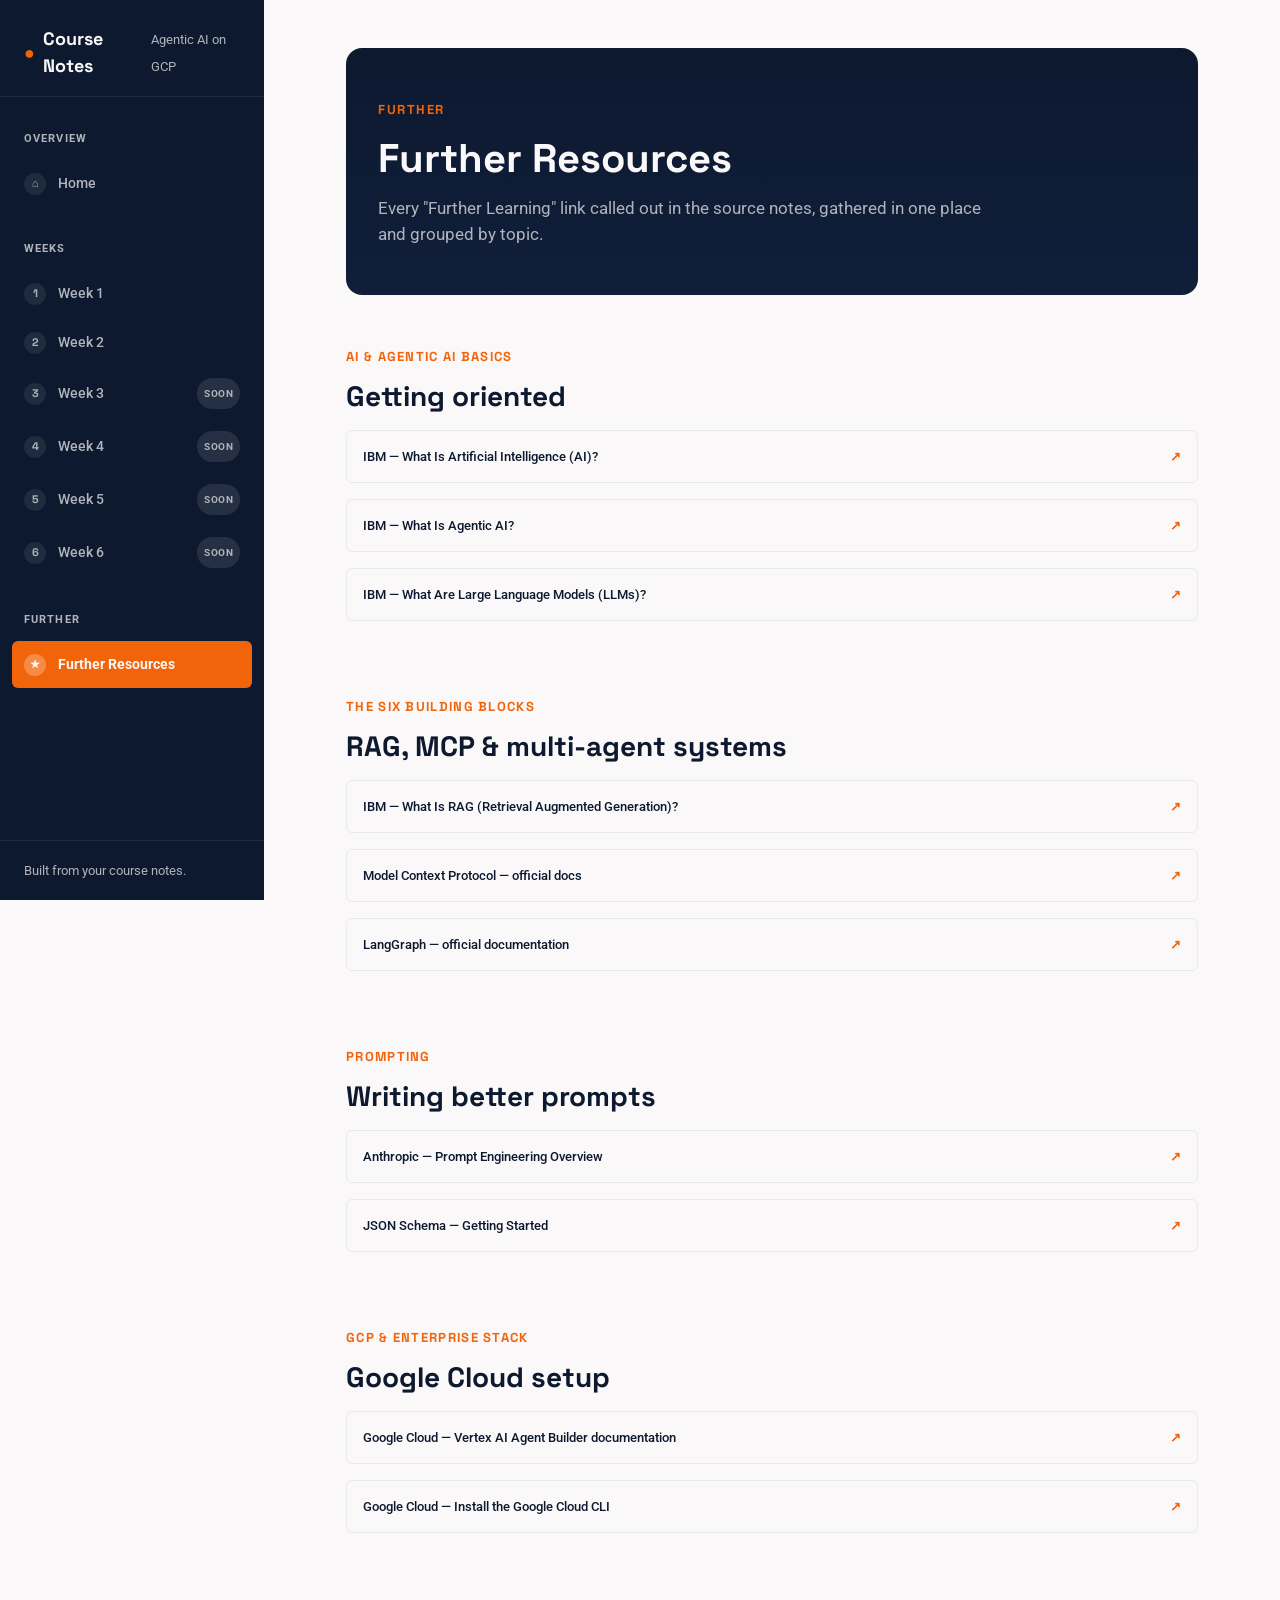
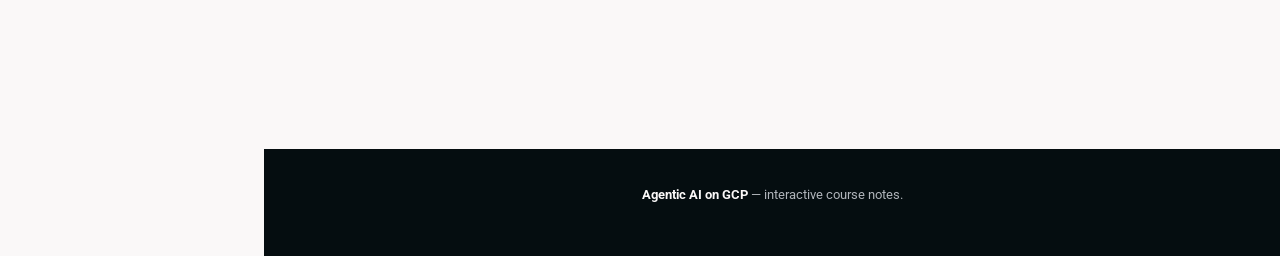
==== resources.html @ 9bc414f7 "Add files via upload" ====
<!DOCTYPE html>
<html lang="en">

<head>
  <meta charset="UTF-8">
  <meta name="viewport" content="width=device-width, initial-scale=1.0">
  <title>Further Resources — Agentic AI on GCP</title>
  <link rel="preconnect" href="https://fonts.googleapis.com">
  <link rel="preconnect" href="https://fonts.gstatic.com" crossorigin>
  <link
    href="https://fonts.googleapis.com/css2?family=Space+Grotesk:wght@500;600;700&family=Roboto:wght@400;500;700&display=swap"
    rel="stylesheet">
  <link rel="stylesheet" href="assets/styles.css">
</head>

<body>

  <a href="#main-content" class="skip-link">Skip to main content</a>
  <div class="progress-track" aria-hidden="true">
    <div class="progress-fill" id="readProgress"></div>
  </div>

  <button class="sidebar-toggle" id="sidebarToggle" aria-expanded="false" aria-controls="sidebar">☰ Menu</button>
  <div class="sidebar-overlay" id="sidebarOverlay"></div>

  <div class="app-shell">
    <aside class="sidebar" id="sidebar" aria-label="Course navigation">
      <div class="sidebar-brand"><span class="dot">●</span> Course Notes<span class="sub">Agentic AI on GCP</span></div>
      <nav class="sidebar-nav">
        <div class="sidebar-group-label">Overview</div>
        <ul>
          <li><a class="sidebar-link" href="index.html"><span class="num" aria-hidden="true">⌂</span> Home</a></li>
        </ul>
        <div class="sidebar-group-label">Weeks</div>
        <ul>
          <li><a class="sidebar-link" href="week1.html"><span class="num" aria-hidden="true">1</span> Week 1</a></li>
          <li><a class="sidebar-link" href="week2.html"><span class="num" aria-hidden="true">2</span> Week 2</a></li>
          <li><a class="sidebar-link" href="week3.html"><span class="num" aria-hidden="true">3</span> Week 3<span
                class="badge">Soon</span></a></li>
          <li><a class="sidebar-link" href="week4.html"><span class="num" aria-hidden="true">4</span> Week 4<span
                class="badge">Soon</span></a></li>
          <li><a class="sidebar-link" href="week5.html"><span class="num" aria-hidden="true">5</span> Week 5<span
                class="badge">Soon</span></a></li>
          <li><a class="sidebar-link" href="week6.html"><span class="num" aria-hidden="true">6</span> Week 6<span
                class="badge">Soon</span></a></li>
        </ul>
        <div class="sidebar-group-label">Further</div>
        <ul>
          <li><a class="sidebar-link" href="resources.html"><span class="num" aria-hidden="true">★</span> Further
              Resources</a></li>
        </ul>
      </nav>
      <div class="sidebar-foot">Built from your course notes.</div>
    </aside>

    <div class="content-col">
      <main class="page" id="main-content">

        <section class="page-hero">
          <div class="page-eyebrow">Further</div>
          <h1>Further Resources</h1>
          <p>Every "Further Learning" link called out in the source notes, gathered in one place and grouped by topic.
          </p>
        </section>

        <section id="basics">
          <div class="section-kicker">AI &amp; agentic AI basics</div>
          <h2>Getting oriented</h2>
          <ul class="resource-list">
            <li><a href="https://www.ibm.com/think/topics/artificial-intelligence" target="_blank"
                rel="noopener"><span>IBM — What Is Artificial Intelligence (AI)?</span><span class="arrow">↗</span></a>
            </li>
            <li><a href="https://www.ibm.com/think/topics/agentic-ai" target="_blank" rel="noopener"><span>IBM — What Is
                  Agentic AI?</span><span class="arrow">↗</span></a></li>
            <li><a href="https://www.ibm.com/think/topics/large-language-models" target="_blank"
                rel="noopener"><span>IBM — What Are Large Language Models (LLMs)?</span><span class="arrow">↗</span></a>
            </li>
          </ul>
        </section>

        <section id="building-blocks">
          <div class="section-kicker">The six building blocks</div>
          <h2>RAG, MCP &amp; multi-agent systems</h2>
          <ul class="resource-list">
            <li><a href="https://www.ibm.com/think/topics/retrieval-augmented-generation" target="_blank"
                rel="noopener"><span>IBM — What Is RAG (Retrieval Augmented Generation)?</span><span
                  class="arrow">↗</span></a></li>
            <li><a href="https://modelcontextprotocol.io" target="_blank" rel="noopener"><span>Model Context Protocol —
                  official docs</span><span class="arrow">↗</span></a></li>
            <li><a href="https://docs.langchain.com/oss/python/langgraph/overview" target="_blank"
                rel="noopener"><span>LangGraph — official documentation</span><span class="arrow">↗</span></a></li>
          </ul>
        </section>

        <section id="prompting">
          <div class="section-kicker">Prompting</div>
          <h2>Writing better prompts</h2>
          <ul class="resource-list">
            <li><a href="https://docs.anthropic.com/en/docs/build-with-claude/prompt-engineering/overview"
                target="_blank" rel="noopener"><span>Anthropic — Prompt Engineering Overview</span><span
                  class="arrow">↗</span></a></li>
            <li><a href="https://json-schema.org/learn/getting-started-step-by-step" target="_blank"
                rel="noopener"><span>JSON Schema — Getting Started</span><span class="arrow">↗</span></a></li>
          </ul>
        </section>

        <section id="gcp">
          <div class="section-kicker">GCP &amp; enterprise stack</div>
          <h2>Google Cloud setup</h2>
          <ul class="resource-list">
            <li><a href="https://docs.cloud.google.com/agent-builder" target="_blank" rel="noopener"><span>Google Cloud
                  — Vertex AI Agent Builder documentation</span><span class="arrow">↗</span></a></li>
            <li><a href="https://docs.cloud.google.com/sdk/docs/install-sdk" target="_blank" rel="noopener"><span>Google
                  Cloud — Install the Google Cloud CLI</span><span class="arrow">↗</span></a></li>
          </ul>
        </section>

      </main>

      <footer class="site-footer">
        <div class="page" style="padding:0 24px;">
          <p><strong>Agentic AI on GCP</strong> — interactive course notes.</p>
        </div>
      </footer>
    </div>
  </div>

  <script src="assets/app.js"></script>
</body>

</html>
---- assets/styles.css ----
/* ============================================================
   SCALE DESIGN SYSTEM v1.0 — SHARED TOKENS
   Used by every page in this course notes site.
   ============================================================ */
:root{
  --obsidian: #0D192F;
  --orange: #F2640A;
  --graphite: #303030;
  --dust: #B0B4BA;
  --azure-deep: #050D10;
  --snow: #FAF8F8;

  --orange-hover: #D9560A;
  --orange-active: #C24C08;
  --orange-tint: #FDE9DD;
  --dust-tint: #E9EAEC;
  --success: #1F7A4D;
  --success-tint: #E4F4EB;
  --danger: #B3261E;

  --font-display: 'Space Grotesk', 'Segoe UI', sans-serif;
  --font-body: 'Roboto', 'Segoe UI', sans-serif;

  --h1: 40px; --h1-lh: 48px;
  --h2: 28px; --h2-lh: 36px;
  --h3: 22px; --h3-lh: 28px;
  --h4: 18px; --h4-lh: 24px;
  --h5: 15px; --h5-lh: 20px;
  --body: 16px; --body-lh: 27px;
  --small: 13px; --small-lh: 18px;

  --sp-1: 4px; --sp-2: 8px; --sp-3: 12px; --sp-4: 16px;
  --sp-5: 24px; --sp-6: 32px; --sp-7: 48px; --sp-8: 64px; --sp-9: 96px;

  --shadow-1: 0 1px 2px rgba(13,25,47,0.08), 0 1px 3px rgba(13,25,47,0.06);
  --shadow-2: 0 4px 10px rgba(13,25,47,0.10), 0 2px 4px rgba(13,25,47,0.06);
  --shadow-3: 0 12px 28px rgba(13,25,47,0.16), 0 4px 8px rgba(13,25,47,0.08);

  --ease: cubic-bezier(0.2, 0.6, 0.2, 1);
  --dur-fast: 120ms;
  --dur-base: 220ms;
  --dur-slow: 420ms;

  --radius-s: 6px;
  --radius-m: 10px;
  --radius-l: 16px;

  --sidebar-w: 264px;
}

@media (prefers-reduced-motion: reduce){
  *, *::before, *::after{
    animation-duration: 0.001ms !important;
    animation-iteration-count: 1 !important;
    transition-duration: 0.001ms !important;
    scroll-behavior: auto !important;
  }
}

*{ box-sizing: border-box; }
html{ scroll-behavior: smooth; }
body{
  margin: 0;
  font-family: var(--font-body);
  font-size: var(--body);
  line-height: var(--body-lh);
  color: var(--graphite);
  background: var(--snow);
  -webkit-font-smoothing: antialiased;
}
h1,h2,h3,h4,h5{ font-family: var(--font-display); color: var(--obsidian); margin: 0 0 var(--sp-3) 0; font-weight: 700; }
h1{ font-size: var(--h1); line-height: var(--h1-lh); }
h2{ font-size: var(--h2); line-height: var(--h2-lh); }
h3{ font-size: var(--h3); line-height: var(--h3-lh); font-weight: 600;}
h4{ font-size: var(--h4); line-height: var(--h4-lh); font-weight: 600;}
p{ margin: 0 0 var(--sp-4) 0; }
ul, ol{ margin: 0 0 var(--sp-4) 0; padding-left: 1.25em; }
li{ margin-bottom: var(--sp-2); }
strong{ color: var(--obsidian); font-weight: 700; }
em{ color: var(--graphite); }
code{
  font-family: 'Roboto Mono', ui-monospace, monospace;
  background: var(--dust-tint); color: var(--obsidian);
  padding: 2px 6px; border-radius: 4px; font-size: 0.9em;
}
pre{
  background: var(--obsidian); color: var(--snow); padding: var(--sp-4);
  border-radius: var(--radius-m); overflow-x: auto; font-size: var(--small);
  line-height: 20px; margin: var(--sp-4) 0;
}
pre code{ background: none; color: inherit; padding: 0; }
a{ color: var(--orange); }
blockquote{
  margin: var(--sp-4) 0; padding: var(--sp-4) var(--sp-5); border-left: 4px solid var(--orange);
  background: var(--orange-tint); border-radius: var(--radius-s); font-style: italic; color: var(--graphite);
}
blockquote p:last-child{ margin-bottom: 0; }

:focus-visible{ outline: 2px solid var(--orange); outline-offset: 2px; border-radius: 4px; }
button{ font-family: var(--font-body); cursor: pointer; }

.visually-hidden{ position: absolute; width:1px; height:1px; overflow:hidden; clip: rect(0,0,0,0); white-space:nowrap; border:0; padding:0; margin:-1px; }
.skip-link{
  position: absolute; left: 8px; top: -60px; background: var(--orange); color: var(--snow);
  padding: 10px 16px; border-radius: var(--radius-s); z-index: 1200;
  transition: top var(--dur-base) var(--ease); font-weight: 700; text-decoration:none;
}
.skip-link:focus{ top: 8px; }

/* ============================================================
   READING PROGRESS BAR
   ============================================================ */
.progress-track{ position: fixed; top: 0; left: 0; right: 0; height: 3px; z-index: 1100; }
.progress-fill{ height: 100%; width: 0%; background: var(--orange); transition: width var(--dur-fast) linear; }

/* ============================================================
   APP SHELL — persistent sidebar layout
   ============================================================ */
.app-shell{ display: flex; min-height: 100vh; }

.sidebar{
  width: var(--sidebar-w); flex: none; background: var(--obsidian); color: var(--snow);
  position: sticky; top: 0; height: 100vh; overflow-y: auto;
  display: flex; flex-direction: column; z-index: 900;
}
.sidebar-brand{
  padding: var(--sp-5) var(--sp-5) var(--sp-4);
  font-family: var(--font-display); font-weight: 700; font-size: 18px;
  display: flex; align-items: center; gap: var(--sp-2);
  border-bottom: 1px solid rgba(250,248,248,0.08);
}
.sidebar-brand .dot{ color: var(--orange); }
.sidebar-brand .sub{ display:block; font-size: var(--small); font-weight: 400; color: var(--dust); margin-top: 2px; font-family: var(--font-body); }

.sidebar-nav{ padding: var(--sp-4) var(--sp-3); flex: 1; }
.sidebar-group-label{
  font-size: 11px; text-transform: uppercase; letter-spacing: 0.1em; color: var(--dust);
  font-weight: 700; padding: var(--sp-3) var(--sp-3) var(--sp-2);
}
.sidebar-nav ul{ list-style:none; margin: 0 0 var(--sp-4); padding: 0; }
.sidebar-nav li{ margin: 0 0 2px; }
.sidebar-link{
  display: flex; align-items: center; gap: var(--sp-3); text-decoration: none;
  color: var(--dust); padding: 10px var(--sp-3); border-radius: var(--radius-s);
  font-size: 14px; font-weight: 500; transition: background var(--dur-fast) var(--ease), color var(--dur-fast) var(--ease);
}
.sidebar-link .badge{
  margin-left: auto; font-size: 10px; text-transform: uppercase; letter-spacing: 0.04em;
  background: rgba(255,255,255,0.1); color: var(--dust); padding: 2px 7px; border-radius: 999px; font-weight: 700;
}
.sidebar-link:hover{ background: rgba(255,255,255,0.06); color: var(--snow); }
.sidebar-link.active{ background: var(--orange); color: var(--snow); font-weight: 700; }
.sidebar-link.active .badge{ background: rgba(255,255,255,0.25); color: var(--snow); }
.sidebar-link.disabled{ opacity: 0.5; cursor: default; pointer-events: none; }
.sidebar-link .num{
  flex: none; width: 22px; height: 22px; border-radius: 50%; background: rgba(255,255,255,0.08);
  display: flex; align-items: center; justify-content: center; font-family: var(--font-display);
  font-size: 11px; font-weight: 700;
}
.sidebar-link.active .num{ background: rgba(255,255,255,0.25); }

.sidebar-foot{ padding: var(--sp-4) var(--sp-5); border-top: 1px solid rgba(250,248,248,0.08); font-size: var(--small); color: var(--dust); }

.sidebar-toggle{
  display: none; position: fixed; top: var(--sp-3); left: var(--sp-3); z-index: 1000;
  background: var(--obsidian); color: var(--snow); border: 1px solid rgba(255,255,255,0.2);
  border-radius: var(--radius-s); padding: 8px 12px; font-weight: 700; font-size: var(--small);
  align-items: center; gap: var(--sp-2);
}
.sidebar-overlay{
  display: none; position: fixed; inset: 0; background: rgba(5,13,16,0.55); z-index: 850;
}
.sidebar-overlay.open{ display: block; }

.content-col{ flex: 1; min-width: 0; }
main.page{ max-width: 900px; margin: 0 auto; padding: var(--sp-7) var(--sp-5) var(--sp-9); }

/* ============================================================
   PAGE HERO (used inside main content on week/home pages)
   ============================================================ */
.page-hero{
  background: linear-gradient(180deg, var(--obsidian) 0%, #101e3a 100%);
  color: var(--snow); border-radius: var(--radius-l); padding: var(--sp-7) var(--sp-6); margin-bottom: var(--sp-7);
}
.page-eyebrow{
  font-family: var(--font-display); text-transform: uppercase; letter-spacing: 0.12em;
  font-size: var(--small); color: var(--orange); font-weight: 700; margin-bottom: var(--sp-3);
}
.page-hero h1{ color: var(--snow); }
.page-hero p{ color: var(--dust); max-width: 62ch; font-size: 17px; line-height: 26px; margin-bottom: 0;}
.page-hero-meta{ display:flex; gap: var(--sp-5); margin-top: var(--sp-5); flex-wrap: wrap; }
.hero-stat .num{ font-family: var(--font-display); font-size: 22px; color: var(--orange); font-weight: 700; display:block; }
.hero-stat .lbl{ font-size: var(--small); color: var(--dust); }

/* ============================================================
   SECTIONS
   ============================================================ */
section{ margin-bottom: var(--sp-8); scroll-margin-top: var(--sp-5); }
.section-kicker{
  font-family: var(--font-display); font-size: var(--small); text-transform: uppercase;
  letter-spacing: 0.1em; color: var(--orange); font-weight: 700; margin-bottom: var(--sp-2);
}
.jump-nav{
  display: flex; flex-wrap: wrap; gap: var(--sp-2); margin-bottom: var(--sp-7);
  padding: var(--sp-3); background: var(--dust-tint); border-radius: var(--radius-m);
}
.jump-nav a{
  text-decoration:none; font-size: 13px; font-weight: 700; color: var(--graphite);
  background: var(--snow); border: 1px solid transparent; padding: 6px 12px; border-radius: 999px;
  transition: border-color var(--dur-fast) var(--ease), color var(--dur-fast) var(--ease);
}
.jump-nav a:hover, .jump-nav a.active{ border-color: var(--orange); color: var(--orange); }

/* ============================================================
   CALLOUTS
   ============================================================ */
.callout{
  border-left: 4px solid var(--orange); background: var(--orange-tint); border-radius: var(--radius-s);
  padding: var(--sp-4) var(--sp-5); margin: var(--sp-5) 0;
}
.callout .callout-label{
  font-family: var(--font-display); font-weight: 700; color: var(--obsidian);
  display:flex; align-items:center; gap: var(--sp-2); margin-bottom: var(--sp-2); font-size: var(--h5);
}
.callout p:last-child{ margin-bottom:0; }
.callout.deep{ border-left-color: var(--obsidian); background: var(--dust-tint); }

/* ============================================================
   COMPARE / DEFINITION CARDS
   ============================================================ */
.compare-grid{ display: grid; grid-template-columns: 1fr 1fr; gap: var(--sp-5); margin-top: var(--sp-4); }
.compare-card{ border-radius: var(--radius-m); padding: var(--sp-5); border: 1px solid var(--dust-tint); box-shadow: var(--shadow-1); }
.compare-card.light{ background: var(--snow); }
.compare-card.dark{ background: var(--obsidian); color: var(--snow); }
.compare-card.dark h4, .compare-card.dark strong{ color: var(--snow); }
.compare-tag{
  display:inline-block; font-size: var(--small); font-weight: 700; font-family: var(--font-display);
  padding: 4px 10px; border-radius: 999px; margin-bottom: var(--sp-3); text-transform: uppercase; letter-spacing: 0.06em;
}
.compare-card.light .compare-tag{ background: var(--dust-tint); color: var(--graphite); }
.compare-card.dark .compare-tag{ background: var(--orange); color: var(--snow); }

.def-card{
  border: 1px solid var(--dust-tint); border-radius: var(--radius-m); padding: var(--sp-5);
  background: var(--snow); margin: var(--sp-4) 0;
}
.def-card .def-label{
  font-family: var(--font-display); font-size: 11px; text-transform: uppercase; letter-spacing: 0.08em;
  color: var(--orange); font-weight: 700; margin-bottom: var(--sp-2);
}

/* ============================================================
   EXPANDABLE / ACCORDION CARDS
   ============================================================ */
.card-grid{ display:grid; grid-template-columns: repeat(3, 1fr); gap: var(--sp-4); margin-top: var(--sp-4); }
.card-grid.cols-2{ grid-template-columns: repeat(2, 1fr); }
.acc-card{ border: 1px solid var(--dust-tint); border-radius: var(--radius-m); background: var(--snow); overflow:hidden; }
.acc-card summary{
  list-style:none; cursor:pointer; padding: var(--sp-4);
  display:flex; align-items:flex-start; justify-content:space-between; gap: var(--sp-3);
  font-family: var(--font-display); font-weight: 700; color: var(--obsidian); font-size: var(--h5);
}
.acc-card summary::-webkit-details-marker{ display:none; }
.acc-card summary .plus{
  flex: none; width: 24px; height:24px; border-radius: 50%; border: 1.5px solid var(--orange); color: var(--orange);
  display:flex; align-items:center; justify-content:center; font-size:16px; transition: transform var(--dur-base) var(--ease);
}
.acc-card[open] summary .plus{ transform: rotate(45deg); }
.acc-card .body{ padding: 0 var(--sp-4) var(--sp-4); color: var(--graphite); font-size: var(--small); line-height: 20px;}
.acc-card .body p:last-child, .acc-card .body ul:last-child{ margin-bottom: 0; }
.acc-card:hover{ border-color: var(--orange); }
.acc-card .tagline{ font-size: 12px; color: var(--dust); font-weight: 500; text-transform: none; }

/* Full-width stacked accordion list (for case studies, etc.) */
.acc-list{ display:grid; gap: var(--sp-3); margin-top: var(--sp-4); }

/* ============================================================
   TABLE
   ============================================================ */
.table-wrap{ overflow-x: auto; border-radius: var(--radius-m); border: 1px solid var(--dust-tint); margin: var(--sp-4) 0; }
table{ width: 100%; border-collapse: collapse; font-size: var(--small); min-width: 480px; }
thead th{
  background: var(--obsidian); color: var(--snow); text-align:left; padding: var(--sp-3) var(--sp-4);
  font-family: var(--font-display); font-weight:700; position: sticky; top:0;
}
tbody td{ padding: var(--sp-3) var(--sp-4); border-top: 1px solid var(--dust-tint); vertical-align: top; }
tbody tr:nth-child(even){ background: var(--dust-tint); }
tbody td:first-child{ font-weight: 700; color: var(--obsidian); font-family: var(--font-display); }

/* ============================================================
   FLOW / PIPELINE DIAGRAM
   ============================================================ */
.flow{ display:flex; align-items:stretch; gap: 0; margin: var(--sp-5) 0; flex-wrap: wrap; }
.flow-step{
  flex: 1 1 130px; background: var(--snow); border: 1.5px solid var(--dust-tint); border-radius: var(--radius-m);
  padding: var(--sp-3); text-align:center; position:relative;
  transition: border-color var(--dur-base) var(--ease), transform var(--dur-base) var(--ease);
}
.flow-step .flow-num{
  width: 26px; height:26px; border-radius:50%; background: var(--obsidian); color: var(--snow);
  display:flex; align-items:center; justify-content:center; margin: 0 auto var(--sp-2);
  font-family: var(--font-display); font-weight:700; font-size: 13px;
}
.flow-step .flow-label{ font-family: var(--font-display); font-weight:700; font-size: var(--small); color: var(--obsidian); }
.flow-arrow{ flex: 0 0 28px; display:flex; align-items:center; justify-content:center; color: var(--dust); font-size: 20px; }
.flow-step.pulse .flow-num{ background: var(--orange); animation: pulseGlow 1.6s ease-in-out infinite; }
@keyframes pulseGlow{
  0%,100%{ box-shadow: 0 0 0 0 rgba(242,100,10,0.45); }
  50%{ box-shadow: 0 0 0 6px rgba(242,100,10,0); }
}

/* ============================================================
   TABS
   ============================================================ */
.tabs{ margin-top: var(--sp-5); }
.tablist{ display:flex; gap: var(--sp-2); border-bottom: 2px solid var(--dust-tint); flex-wrap:wrap; }
.tab-btn{
  background: transparent; border: none; padding: var(--sp-3) var(--sp-4); font-family: var(--font-display);
  font-weight: 700; color: var(--dust); border-bottom: 3px solid transparent; margin-bottom: -2px; font-size: var(--body);
  transition: color var(--dur-fast) var(--ease), border-color var(--dur-fast) var(--ease);
}
.tab-btn:hover{ color: var(--obsidian); }
.tab-btn[aria-selected="true"]{ color: var(--orange); border-bottom-color: var(--orange); }
.tab-panel{ padding-top: var(--sp-5); }
.tab-panel[hidden]{ display:none; }

.step-list{ counter-reset: step; list-style:none; margin:0; padding:0; }
.step-list li{
  counter-increment: step; display:flex; gap: var(--sp-4); margin-bottom: var(--sp-4);
  padding-bottom: var(--sp-4); border-bottom: 1px dashed var(--dust-tint);
}
.step-list li:last-child{ border-bottom:none; margin-bottom:0; padding-bottom:0; }
.step-list .step-badge{
  flex:none; width: 34px; height:34px; border-radius:50%; background: var(--orange-tint); color: var(--orange);
  display:flex; align-items:center; justify-content:center; font-family: var(--font-display); font-weight:700; font-size:15px;
}
.step-list .step-badge::before{ content: counter(step); }
.step-list .step-text strong{ display:block; margin-bottom: 2px; }

/* ============================================================
   REVEAL LIST (guess-then-reveal cards) — generic, data-driven
   ============================================================ */
.reveal-list{ display:grid; gap: var(--sp-3); margin-top: var(--sp-4); }
.reveal-card{ border: 1px solid var(--dust-tint); border-radius: var(--radius-m); background: var(--snow); }
.reveal-q{ width:100%; text-align:left; background:none; border:none; padding: var(--sp-4); display:flex; align-items:center; justify-content:space-between; gap: var(--sp-4); }
.reveal-q .qtext{ font-weight: 500; color: var(--obsidian); font-size: var(--body); }
.reveal-actions{ display:flex; gap: var(--sp-2); flex: none; }
.guess-btn{
  border: 1.5px solid var(--dust); background: var(--snow); color: var(--graphite); border-radius: var(--radius-s);
  padding: 6px 12px; font-size: var(--small); font-weight:700; transition: all var(--dur-fast) var(--ease);
}
.guess-btn[data-choice="yes"]:hover, .guess-btn[data-choice="yes"].picked{ background: var(--orange-tint); border-color: var(--orange); color: var(--orange); }
.guess-btn[data-choice="no"]:hover, .guess-btn[data-choice="no"].picked{ background: var(--dust-tint); border-color: var(--obsidian); color: var(--obsidian); }
.reveal-answer{ padding: 0 var(--sp-4) var(--sp-4); font-size: var(--small); display:none; }
.reveal-answer.show{ display:block; animation: fadeIn var(--dur-base) var(--ease); }
.reveal-badge{ display:inline-block; font-family: var(--font-display); font-weight:700; font-size: 12px; padding: 2px 10px; border-radius: 999px; margin-bottom: var(--sp-2); text-transform:uppercase; }
.reveal-badge.yes{ background: var(--orange-tint); color: var(--orange); }
.reveal-badge.no{ background: var(--dust-tint); color: var(--graphite); }
.reveal-correct{ font-size: var(--small); font-weight:700; margin-top: var(--sp-2); }
.reveal-correct.right{ color: var(--success); }
.reveal-correct.wrong{ color: var(--danger); }
@keyframes fadeIn{ from{opacity:0; transform: translateY(-4px);} to{opacity:1; transform:translateY(0);} }

/* ============================================================
   USE-CASE / GRID CARDS
   ============================================================ */
.usecase-grid{ display:grid; grid-template-columns: repeat(4, 1fr); gap: var(--sp-4); margin-top: var(--sp-4); }
.usecase-card{
  background: var(--snow); border: 1px solid var(--dust-tint); border-radius: var(--radius-m); padding: var(--sp-4);
  transition: transform var(--dur-fast) var(--ease), box-shadow var(--dur-fast) var(--ease), border-color var(--dur-fast) var(--ease);
}
.usecase-card:hover{ transform: translateY(-2px); box-shadow: var(--shadow-2); border-color: var(--orange); }
.usecase-card .icon{
  width: 36px; height:36px; border-radius: var(--radius-s); background: var(--obsidian); color: var(--orange);
  display:flex; align-items:center; justify-content:center; margin-bottom: var(--sp-3); font-family: var(--font-display); font-weight:700; font-size: 12px;
}
.usecase-card h4{ font-size: var(--h5); margin-bottom: 4px; }
.usecase-card p{ font-size: var(--small); color: var(--graphite); margin:0; line-height:19px; }

/* ============================================================
   MEMORY / CHECKLIST
   ============================================================ */
.memory-list{ list-style:none; margin: var(--sp-4) 0 0; padding:0; display:grid; gap: var(--sp-2); }
.memory-list li{
  display:flex; gap: var(--sp-3); align-items:flex-start; background: var(--snow); border: 1px solid var(--dust-tint);
  border-radius: var(--radius-s); padding: var(--sp-3) var(--sp-4); margin: 0;
}
.memory-list .check{
  flex:none; width:20px; height:20px; border-radius:50%; background: var(--success-tint); color: var(--success);
  display:flex; align-items:center; justify-content:center; font-size:12px; font-weight:700; margin-top:2px;
}

/* ============================================================
   GLOSSARY FLIP CARDS  (fixed: reliable cross-browser flip, auto height)
   ============================================================ */
.glossary-grid{ display:grid; grid-template-columns: repeat(3, 1fr); gap: var(--sp-4); margin-top: var(--sp-4); }
.flip-card{ perspective: 1200px; min-height: 150px; }
.flip-card button{
  width:100%; height:100%; min-height: 150px; background:none; border:none; padding:0; position:relative; display:block;
}
.flip-inner{
  position:relative; width:100%; height:100%; min-height: 150px; text-align:left;
  transition: transform var(--dur-slow) var(--ease);
  transform-style: preserve-3d; -webkit-transform-style: preserve-3d;
  border-radius: var(--radius-m);
}
.flip-card.flipped .flip-inner{ transform: rotateY(180deg); }
.flip-face{
  position:absolute; inset:0; height: 100%;
  backface-visibility:hidden; -webkit-backface-visibility:hidden;
  border-radius: var(--radius-m); padding: var(--sp-4); display:flex; flex-direction:column; justify-content:center;
  border: 1px solid var(--dust-tint); overflow-y: auto;
}
.flip-front{ background: var(--snow); }
.flip-front .term{ font-family: var(--font-display); font-weight:700; color: var(--obsidian); font-size: var(--h5); }
.flip-front .hint{ font-size: 12px; color: var(--dust); margin-top: var(--sp-2); text-transform:uppercase; letter-spacing:0.05em; }
.flip-back{
  background: var(--obsidian); color: var(--snow);
  transform: rotateY(180deg); -webkit-transform: rotateY(180deg);
}
.flip-back p{ font-size: var(--small); margin:0; line-height:18px; color: var(--dust); }
.flip-card button:hover .flip-front{ border-color: var(--orange); }

/* ============================================================
   QUIZ COMPONENT — generic, driven by data-quiz JSON attribute
   ============================================================ */
.quiz{ background: var(--obsidian); color: var(--snow); border-radius: var(--radius-l); padding: var(--sp-6); margin-top: var(--sp-5); }
.quiz.inline{ padding: var(--sp-5); border-radius: var(--radius-m); }
.quiz-header{ display:flex; align-items:center; justify-content:space-between; gap: var(--sp-4); margin-bottom: var(--sp-4); flex-wrap:wrap; }
.quiz-title{ font-family: var(--font-display); font-weight:700; font-size: var(--h4); color: var(--snow); margin:0; }
.quiz-score{ font-size: var(--small); color: var(--dust); font-weight:600; }
.quiz-score strong{ color: var(--orange); }
.quiz-progress-track{ height:6px; background: rgba(255,255,255,0.12); border-radius:999px; overflow:hidden; margin-bottom: var(--sp-5); }
.quiz-progress-fill{ height:100%; background: var(--orange); width:0%; transition: width var(--dur-base) var(--ease); border-radius:999px; }

.q-block{ display:none; }
.q-block.active{ display:block; animation: fadeIn var(--dur-base) var(--ease); }
.q-prompt{ font-size: 18px; font-weight:500; margin-bottom: var(--sp-4); color: var(--snow); }
.q-options{ display:grid; gap: var(--sp-2); }
.q-option{
  text-align:left; background: rgba(255,255,255,0.04); border: 1.5px solid rgba(255,255,255,0.14); color: var(--snow);
  padding: var(--sp-3) var(--sp-4); border-radius: var(--radius-s); font-size: var(--body);
  display:flex; justify-content:space-between; align-items:center; gap: var(--sp-3);
  transition: border-color var(--dur-fast) var(--ease), background var(--dur-fast) var(--ease);
}
.q-option:hover:not(:disabled){ border-color: var(--orange); background: rgba(242,100,10,0.08); }
.q-option:disabled{ cursor: default; }
.q-option .mark{ font-weight:700; }
.q-option.correct{ border-color: var(--success); background: rgba(31,122,77,0.22); }
.q-option.incorrect{ border-color: var(--danger); background: rgba(179,38,30,0.22); }

.q-feedback{ margin-top: var(--sp-4); padding: var(--sp-4); border-radius: var(--radius-s); background: rgba(255,255,255,0.06); font-size: var(--small); display:none; }
.q-feedback.show{ display:block; animation: fadeIn var(--dur-base) var(--ease); }
.q-feedback .verdict{ font-family: var(--font-display); font-weight:700; margin-bottom: var(--sp-1); font-size: var(--h5); }
.q-feedback.right .verdict{ color: var(--success); }
.q-feedback.wrong .verdict{ color: #F2B6B0; }

.quiz-nav{ display:flex; justify-content: space-between; align-items:center; margin-top: var(--sp-5); }
.btn{
  font-family: var(--font-display); font-weight: 700; font-size: var(--small); padding: 10px 20px;
  border-radius: var(--radius-s); border: none; transition: background var(--dur-fast) var(--ease), transform var(--dur-fast) var(--ease), opacity var(--dur-fast) var(--ease);
}
.btn-primary{ background: var(--orange); color: var(--snow); }
.btn-primary:hover:not(:disabled){ background: var(--orange-hover); }
.btn-primary:active:not(:disabled){ background: var(--orange-active); transform: scale(0.98); }
.btn-primary:disabled{ opacity: 0.4; cursor:not-allowed; }
.btn-ghost{ background: transparent; color: var(--snow); border: 1.5px solid rgba(255,255,255,0.25); }
.btn-ghost:hover{ border-color: var(--snow); }

.quiz-result{ display:none; text-align:center; padding: var(--sp-5) 0; }
.quiz-result.show{ display:block; }
.quiz-result .score-num{ font-family: var(--font-display); font-size: 48px; font-weight:700; color: var(--orange); }
.quiz-result p{ color: var(--dust); }

/* ============================================================
   HOMEPAGE — week cards
   ============================================================ */
.week-grid{ display:grid; grid-template-columns: repeat(2, 1fr); gap: var(--sp-5); margin-top: var(--sp-5); }
.week-card{
  display:block; text-decoration:none; border: 1px solid var(--dust-tint); border-radius: var(--radius-l);
  background: var(--snow); padding: var(--sp-5); transition: transform var(--dur-fast) var(--ease), box-shadow var(--dur-fast) var(--ease), border-color var(--dur-fast) var(--ease);
  position: relative; overflow: hidden;
}
.week-card:hover{ transform: translateY(-3px); box-shadow: var(--shadow-3); border-color: var(--orange); }
.week-card.locked{ opacity: 0.55; pointer-events: none; }
.week-card .week-num{
  font-family: var(--font-display); font-weight: 700; font-size: 12px; color: var(--orange);
  text-transform: uppercase; letter-spacing: 0.1em; margin-bottom: var(--sp-2); display:block;
}
.week-card h3{ margin-bottom: var(--sp-2); }
.week-card p{ color: var(--graphite); font-size: var(--small); margin-bottom: var(--sp-3); }
.week-card .status{
  display:inline-flex; align-items:center; gap: 6px; font-size: 11px; font-weight: 700; text-transform: uppercase;
  letter-spacing: 0.06em; padding: 4px 10px; border-radius: 999px;
}
.week-card .status.ready{ background: var(--success-tint); color: var(--success); }
.week-card .status.soon{ background: var(--dust-tint); color: var(--graphite); }

.resource-list{ list-style:none; margin: var(--sp-4) 0 0; padding: 0; display:grid; gap: var(--sp-2); }
.resource-list li a{
  display:flex; justify-content:space-between; align-items:center; gap: var(--sp-3); text-decoration:none;
  background: var(--snow); border: 1px solid var(--dust-tint); border-radius: var(--radius-s); padding: var(--sp-3) var(--sp-4);
  color: var(--obsidian); font-weight: 500; font-size: var(--small); transition: border-color var(--dur-fast) var(--ease);
}
.resource-list li a:hover{ border-color: var(--orange); }
.resource-list li a .arrow{ color: var(--orange); font-weight: 700; }

/* ============================================================
   FOOTER
   ============================================================ */
.site-footer{ background: var(--azure-deep); color: var(--dust); padding: var(--sp-6) 0; text-align:center; font-size: var(--small); margin-top: var(--sp-7); }
.site-footer strong{ color: var(--snow); }

/* ============================================================
   RESPONSIVE
   ============================================================ */
@media (max-width: 1280px){
  .usecase-grid{ grid-template-columns: repeat(3,1fr); }
  .glossary-grid{ grid-template-columns: repeat(3,1fr); }
}
@media (max-width: 1024px){
  .card-grid{ grid-template-columns: repeat(2,1fr); }
  .usecase-grid{ grid-template-columns: repeat(2,1fr); }
  .glossary-grid{ grid-template-columns: repeat(2,1fr); }
  .week-grid{ grid-template-columns: 1fr; }
}
@media (max-width: 900px){
  .sidebar{ position: fixed; left: 0; top: 0; transform: translateX(-100%); transition: transform var(--dur-base) var(--ease); box-shadow: var(--shadow-3); }
  .sidebar.open{ transform: translateX(0); }
  .sidebar-toggle{ display: flex; }
  main.page{ padding-top: var(--sp-9); }
  .compare-grid{ grid-template-columns: 1fr; }
}
@media (max-width: 768px){
  .card-grid{ grid-template-columns: 1fr; }
}
@media (max-width: 600px){
  main.page{ padding: var(--sp-9) var(--sp-4) var(--sp-7); }
  h1{ font-size: 30px; line-height: 36px; }
  h2{ font-size: 22px; line-height: 28px; }
  .page-hero{ padding: var(--sp-5); }
  .usecase-grid{ grid-template-columns: 1fr; }
  .glossary-grid{ grid-template-columns: 1fr; }
  .flow{ flex-direction:column; }
  .flow-arrow{ transform: rotate(90deg); }
  .quiz{ padding: var(--sp-4); }
  .quiz-nav{ flex-direction:column; gap: var(--sp-3); align-items:stretch; }
  .quiz-nav .btn{ width:100%; }
}
@media (max-width: 360px){
  h1{ font-size: 26px; line-height: 32px; }
}
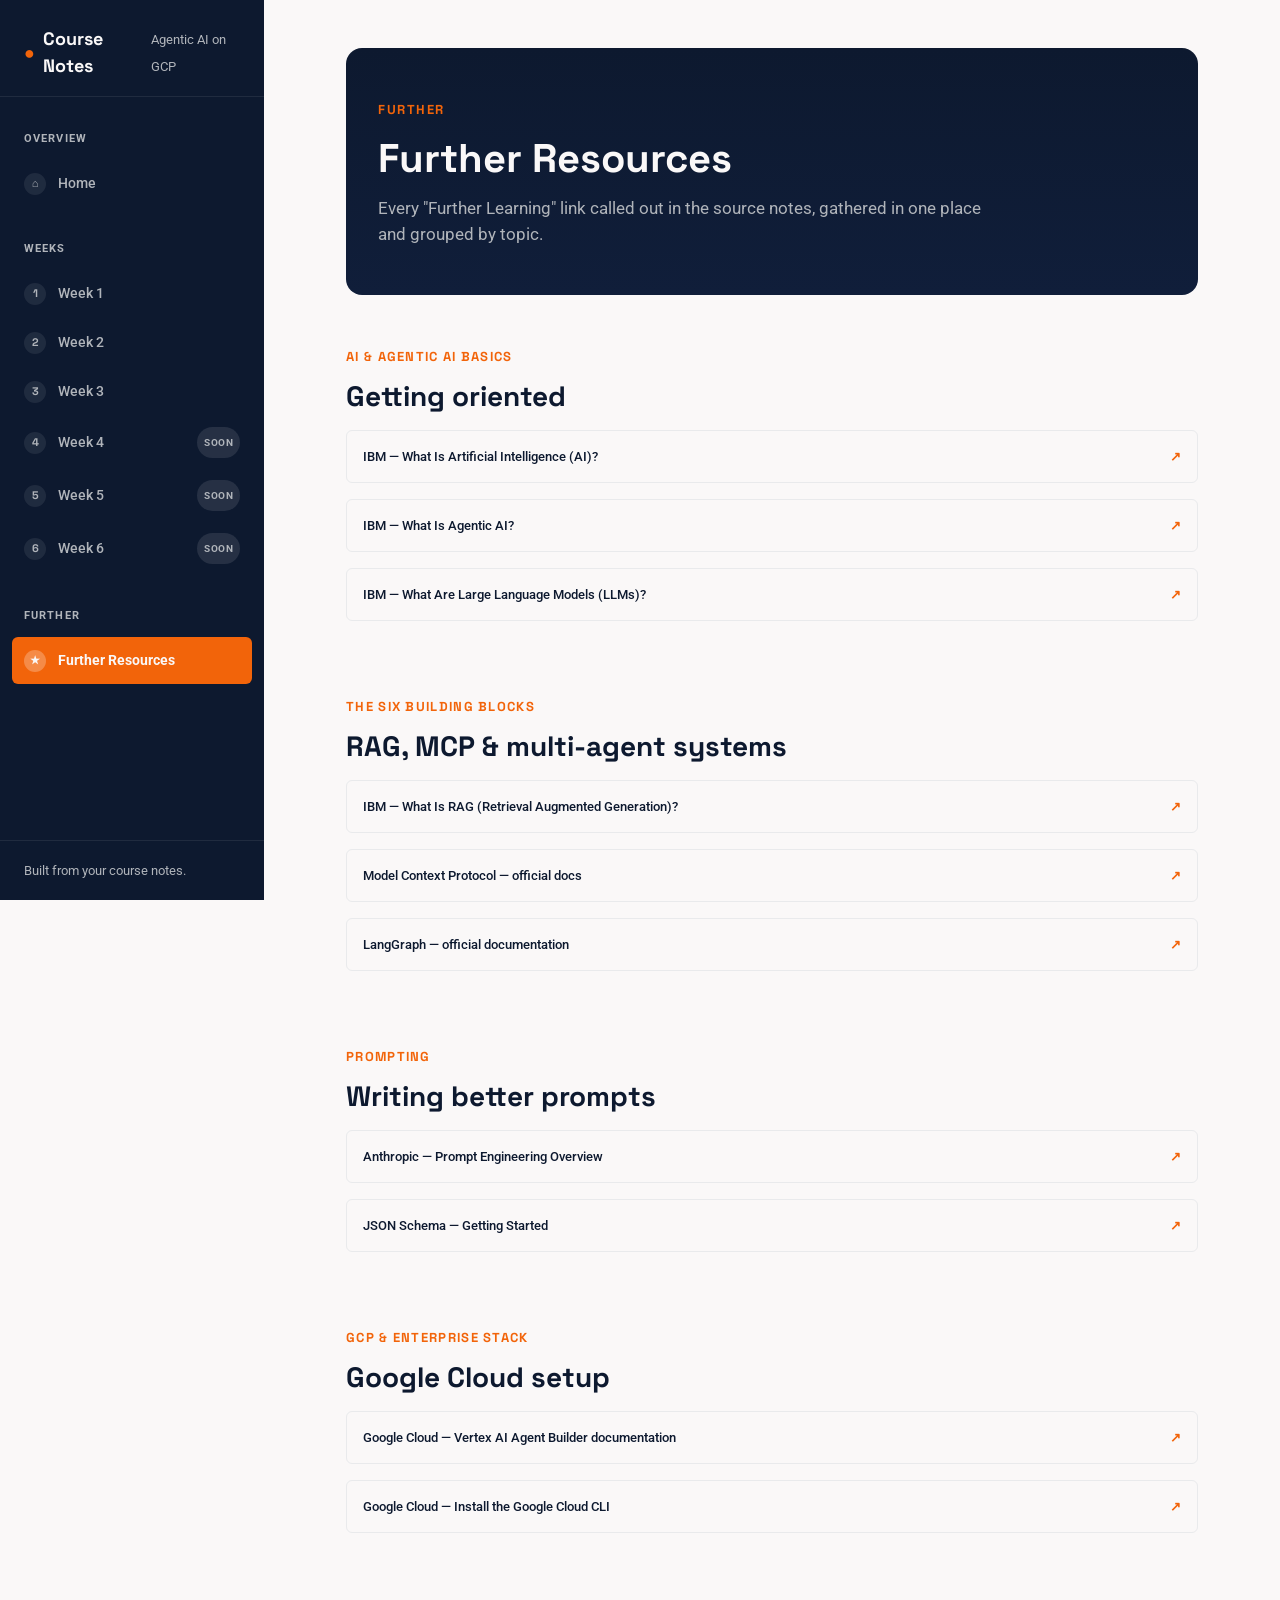
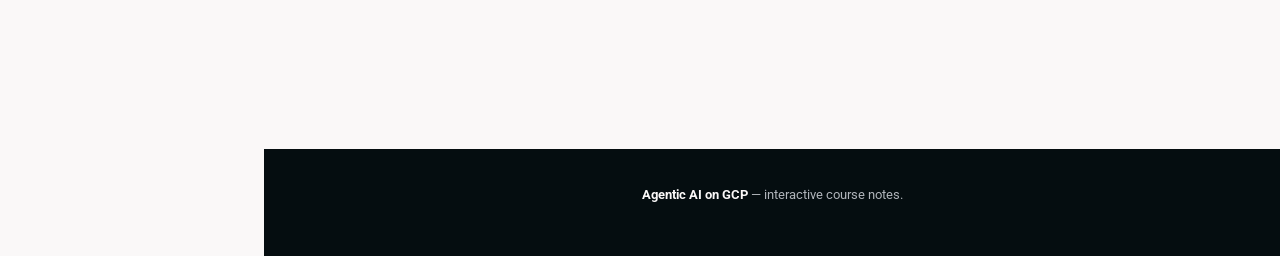
==== commit a4bf5cdd: "Add files via upload" ====
--- a/resources.html
+++ b/resources.html
@@ -35,8 +35,7 @@
         <ul>
           <li><a class="sidebar-link" href="week1.html"><span class="num" aria-hidden="true">1</span> Week 1</a></li>
           <li><a class="sidebar-link" href="week2.html"><span class="num" aria-hidden="true">2</span> Week 2</a></li>
-          <li><a class="sidebar-link" href="week3.html"><span class="num" aria-hidden="true">3</span> Week 3<span
-                class="badge">Soon</span></a></li>
+          <li><a class="sidebar-link" href="week3.html"><span class="num" aria-hidden="true">3</span> Week 3</a></li>
           <li><a class="sidebar-link" href="week4.html"><span class="num" aria-hidden="true">4</span> Week 4<span
                 class="badge">Soon</span></a></li>
           <li><a class="sidebar-link" href="week5.html"><span class="num" aria-hidden="true">5</span> Week 5<span
